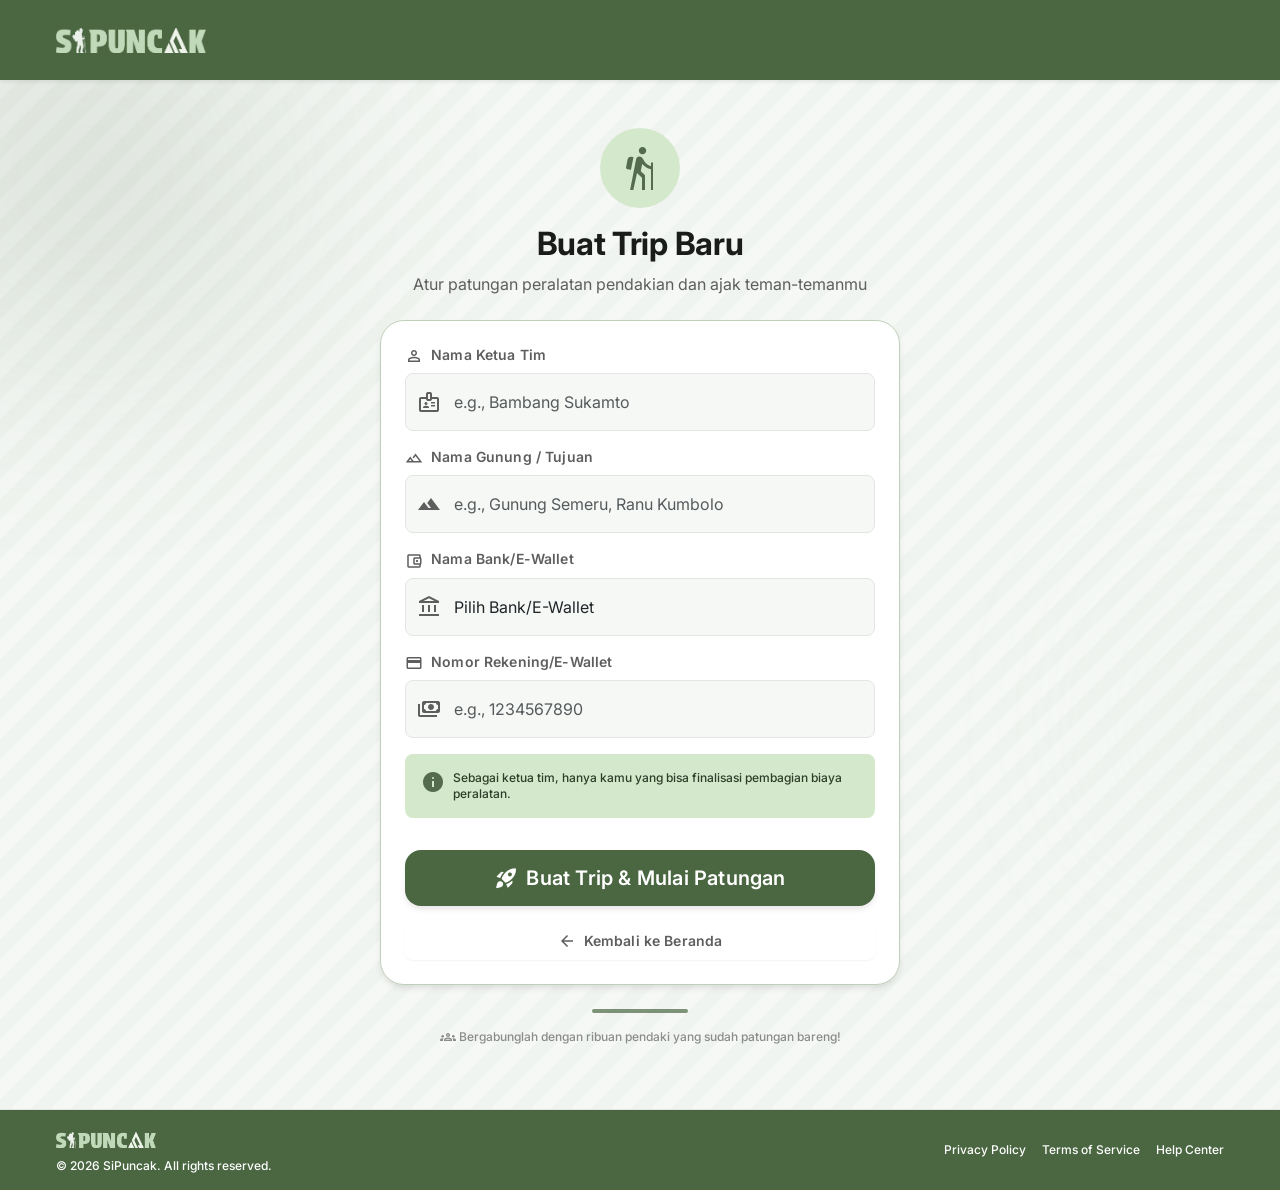
==== createroom.html @ 6773b92d "Final Update" ====
<!DOCTYPE html>
<html lang="en">

<head>
    <meta charset="utf-8">
    <meta content="width=device-width, initial-scale=1.0" name="viewport">
    <title>SiPuncak - Buat Trip</title>
    <link href="https://cdn.jsdelivr.net/npm/bootstrap@5.3.3/dist/css/bootstrap.min.css" rel="stylesheet">
    <link href="https://fonts.googleapis.com/css2?family=Inter:wght@400;500;600;700;800&display=swap" rel="stylesheet">
    <link href="https://fonts.googleapis.com/css2?family=Material+Symbols+Outlined:wght,FILL@100..700,0..1&display=swap" rel="stylesheet">
    <link href="https://unpkg.com/aos@2.3.1/dist/aos.css" rel="stylesheet">
    <link href="style.css" rel="stylesheet">
</head>

<body class="bg-surface text-on-surface d-flex flex-column min-vh-100">

    <header class="sticky-top bg-primary-container p-2 px-3 shadow-sm">
        <div class="container-fluid max-w-container mx-auto py-2 px-3" style="height: 64px;">
            <div class="d-flex justify-content-between align-items-center h-100">
                <div class="mt-2 mb-2">
                    <img src="logosipuncak.png" alt="logo SiPuncak" style="width: 150px;">
                </div>
            </div>
        </div>
    </header>

    <main class="flex-grow-1 d-flex align-items-center justify-content-center px-3 py-5 bg-surface position-relative overflow-hidden mountain-pattern">
        <div class="position-absolute top-0 start-0 w-100 h-100 pe-none" style="opacity: 0.15;">
            <div class="position-absolute bg-primary-container rounded-circle" style="top: -100px; left: -100px; width: 384px; height: 384px; filter: blur(120px);"></div>
            <div class="position-absolute bg-secondary-container rounded-circle" style="top: 50%; right: -100px; width: 256px; height: 256px; filter: blur(100px);"></div>
        </div>

        <div class="w-100 position-relative" style="max-width: 520px; z-index: 10;">
            <div class="text-center mb-4" data-aos="fade-down" data-aos-duration="800">
                <div class="d-inline-flex align-items-center justify-content-center bg-primary-fixed rounded-circle mb-3" style="width: 80px; height: 80px;">
                    <span class="material-symbols-outlined text-primary-custom" style="font-size: 48px; font-variation-settings: 'FILL' 1;">hiking</span>
                </div>
                <h1 class="font-headline-lg text-on-surface mb-2">Buat Trip Baru</h1>
                <p class="font-body-md text-secondary-custom">Atur patungan peralatan pendakian dan ajak teman-temanmu</p>
            </div>

            <div class="bg-white border border-outline-variant shadow-custom-md rounded-custom-lg p-4" data-aos="zoom-in" data-aos-duration="800" data-aos-delay="200">
                <form action="#" class="needs-validation" novalidate>
                    <div class="mb-3">
                        <label class="font-label-md text-secondary-custom d-block mb-2" for="host-name">
                            <span class="material-symbols-outlined align-middle me-1" style="font-size: 18px;">person</span>
                            Nama Ketua Tim
                        </label>
                        <div class="position-relative">
                            <span class="material-symbols-outlined position-absolute text-secondary-custom" style="left: 12px; top: 50%; transform: translateY(-50%);">badge</span>
                            <input class="form-control ps-5 py-3 bg-surface border-surface-variant rounded-3 font-body-md" id="host-name" placeholder="e.g., Bambang Sukamto" required type="text">
                        </div>
                    </div>

                    <div class="mb-3">
                        <label class="font-label-md text-secondary-custom d-block mb-2" for="restaurant">
                            <span class="material-symbols-outlined align-middle me-1" style="font-size: 18px;">landscape</span>
                            Nama Gunung / Tujuan
                        </label>
                        <div class="position-relative">
                            <span class="material-symbols-outlined position-absolute text-secondary-custom" style="left: 12px; top: 50%; transform: translateY(-50%); font-variation-settings: 'FILL' 1;">terrain</span>
                            <input class="form-control ps-5 py-3 bg-surface border-surface-variant rounded-3 font-body-md" id="restaurant" placeholder="e.g., Gunung Semeru, Ranu Kumbolo" required type="text">
                        </div>
                    </div>

                    <div class="mb-3">
                        <label class="font-label-md text-secondary-custom d-block mb-2" for="bankname">
                            <span class="material-symbols-outlined align-middle me-1" style="font-size: 18px;">account_balance_wallet</span>
                            Nama Bank/E-Wallet
                        </label>
                        <div class="position-relative">
                            <span class="material-symbols-outlined position-absolute text-secondary-custom" style="left: 12px; top: 50%; transform: translateY(-50%);">
                                account_balance
                            </span>
                            <select id="bankname" class="form-control ps-5 py-3 bg-surface border-surface-variant rounded-3 font-body-md">
                                <option value="" disabled selected>Pilih Bank/E-Wallet</option>
                                <optgroup label="Bank">
                                    <option value="Bank BCA">Bank BCA</option>
                                    <option value="Bank Mandiri">Bank Mandiri</option>
                                    <option value="Bank BRI">Bank BRI</option>
                                    <option value="Bank BNI">Bank BNI</option>
                                    <option value="Bank CIMB Niaga">Bank CIMB Niaga</option>
                                    <option value="Bank Permata">Bank Permata</option>
                                    <option value="Bank Danamon">Bank Danamon</option>
                                    <option value="Bank BTN">Bank BTN</option>
                                </optgroup>
                                <optgroup label="E-Wallet">
                                    <option value="GoPay">GoPay</option>
                                    <option value="OVO">OVO</option>
                                    <option value="Dana">Dana</option>
                                    <option value="ShopeePay">ShopeePay</option>
                                    <option value="LinkAja">LinkAja</option>
                                </optgroup>
                            </select>
                        </div>
                    </div>

                    <div class="mb-3">
                        <label class="font-label-md text-secondary-custom d-block mb-2" for="rekening">
                            <span class="material-symbols-outlined align-middle me-1" style="font-size: 18px;">credit_card</span>
                            Nomor Rekening/E-Wallet
                        </label>
                        <div class="position-relative">
                            <span class="material-symbols-outlined position-absolute text-secondary-custom" style="left: 12px; top: 50%; transform: translateY(-50%);">
                                payments
                            </span>
                            <input id="rekening" type="text" placeholder="e.g., 1234567890" class="form-control ps-5 py-3 bg-surface border-surface-variant rounded-3 font-body-md">
                        </div>
                    </div>

                    <div class="d-flex align-items-start gap-2 bg-primary-fixed text-on-primary-container p-3 rounded-3 mb-4">
                        <span class="material-symbols-outlined text-primary-custom" style="font-variation-settings: 'FILL' 1; font-size: 24px;">info</span>
                        <span class="font-label-sm">Sebagai ketua tim, hanya kamu yang bisa finalisasi pembagian biaya peralatan.</span>
                    </div>

                    <div class="pt-2">
                        <button onclick="createRoom()" class="btn btn-primary-custom w-100 py-3 rounded-custom font-label-md fs-5 shadow-custom-md d-flex justify-content-center align-items-center gap-2 mb-3" type="button">
                            <span class="material-symbols-outlined" style="font-variation-settings: 'FILL' 1;">rocket_launch</span>
                            <span>Buat Trip & Mulai Patungan</span>
                        </button>

                        <a class="btn w-100 d-flex align-items-center justify-content-center gap-2 py-2 text-secondary-custom font-label-md text-decoration-none shadow-custom rounded-3" href="index.html">
                            <span class="material-symbols-outlined" style="font-size: 18px;">
                                arrow_back
                            </span>
                            <span>Kembali ke Beranda</span>
                        </a>
                    </div>
                </form>
            </div>

            <div class="mt-4 d-flex flex-column align-items-center" style="opacity: 0.7;" data-aos="fade-up" data-aos-duration="800" data-aos-delay="400">
                <div class="bg-primary-container rounded-pill mb-3" style="width: 96px; height: 4px;"></div>
                <p class="font-label-sm text-secondary-custom text-center"><span class="material-symbols-outlined align-middle" style="font-size: 16px;">groups</span> Bergabunglah dengan ribuan pendaki yang sudah patungan bareng!</p>
            </div>
        </div>
    </main>

    <footer class="bg-primary-container border-top border-surface-variant">
        <div class="container-fluid max-w-container mx-auto py-3 px-3">
            <div class="row g-3 align-items-center">
                <div class="col-12 col-md-6 text-center text-md-start">
                    <div class="mb-2">
                        <img src="logosipuncak.png" alt="logo SiPuncak" style="width: 100px;">
                    </div>
                    <p class="font-label-sm text-on-primary mb-0">© 2026 SiPuncak. All rights reserved.</p>
                </div>
                <div class="col-12 col-md-6">
                    <div class="d-flex justify-content-center justify-content-md-end gap-3">
                        <a class="font-label-sm text-on-primary text-decoration-none hover-text" href="#">Privacy Policy</a>
                        <a class="font-label-sm text-on-primary text-decoration-none hover-text" href="#">Terms of Service</a>
                        <a class="font-label-sm text-on-primary text-decoration-none hover-text" href="#">Help Center</a>
                    </div>
                </div>
            </div>
        </div>
    </footer>

    <script src="https://cdn.jsdelivr.net/npm/bootstrap@5.3.3/dist/js/bootstrap.bundle.min.js"></script>
    <script src="https://unpkg.com/aos@2.3.1/dist/aos.js"></script>
    <script>
        AOS.init({
            once: true
        });
    </script>

    <script>
        function createRoom() {
            const host = document.getElementById("host-name").value.trim();
            const restaurant = document.getElementById("restaurant").value.trim();
            const bankname = document.getElementById("bankname").value.trim();
            const rekening = document.getElementById("rekening").value.trim();

            if (host === "" || restaurant === "" || bankname === "" || rekening === "") {
                alert("Semua data wajib diisi");
                return;
            }

            const roomData = {
                roomName: restaurant,
                host: host,
                bankname: bankname,
                rekening: rekening,
                roomCode: "QR" + Math.floor(100000 + Math.random() * 900000),
                users: [host],
                items: [],
                tax: 0,
                discount: 0,
                fee: 0,
                locked: false
            };

            localStorage.setItem("roomData", JSON.stringify(roomData));
            window.location.href = "room.html";
        }
    </script>
</body>

</html>
---- style.css ----
:root {
    --color-tertiary-fixed-dim: #c5c6c8;
    --color-inverse-on-surface: #f0f1f1;
    --color-secondary: #5f5e5e;
    --color-surface-dim: #d8e3d8;
    --color-secondary-fixed: #e8ede8;
    --color-primary-container: #4a6741;
    --color-secondary-fixed-dim: #c8cec8;
    --color-on-surface: #1a1c1a;
    --color-on-primary: #ffffff;
    --color-surface-tint: #556b4e;
    --color-tertiary-fixed: #e1e2e4;
    --color-surface-variant: #e2e5e2;
    --color-primary: #556b4e;
    --color-on-background: #1a1c1a;
    --color-on-tertiary-container: #343739;
    --color-error: #ba1a1a;
    --color-secondary-container: #d8e3d8;
    --color-tertiary: #5c5f60;
    --color-background: #f5f8f5;
    --color-outline: #6b7c63;
    --color-on-primary-fixed-variant: #3d5237;
    --color-on-primary-fixed: #1e2b1a;
    --color-on-secondary-container: #4a5447;
    --color-surface-container: #eef2ee;
    --color-on-secondary-fixed: #1c1f1c;
    --color-tertiary-container: #9ea0a2;
    --color-on-tertiary-fixed: #191c1e;
    --color-on-secondary-fixed-variant: #474946;
    --color-on-primary-container: #2d3e28;
    --color-primary-fixed: #d4e8cc;
    --color-outline-variant: #c0d0b8;
    --color-on-surface-variant: #3d4a37;
    --color-on-error-container: #c0000d;
    --color-surface-bright: #f5f8f5;
    --color-error-container: #ffdad6;
    --color-inverse-surface: #2f312f;
    --color-primary-fixed-dim: #b8ccb1;
    --color-on-tertiary-fixed-variant: #444749;
    --color-surface: #f5f8f5;
    --color-inverse-primary: #b8ccb1;
    --color-army-green: #556b4e;
    --color-army-green-dark: #3d5237;
    --color-army-green-light: #6b8462;
    --color-mountain-accent: #8b9d84;
}

body {
    font-family: 'Inter', sans-serif;
    background-color: var(--color-surface);
    color: var(--color-on-surface);
}

.material-symbols-outlined {
    font-variation-settings: 'FILL' 0, 'wght' 400, 'GRAD' 0, 'opsz' 24;
    vertical-align: middle;
}

.bg-surface {
    background-color: var(--color-surface) !important;
}

.bg-surface-container {
    background-color: var(--color-surface-container) !important;
}

.bg-primary-container {
    background-color: var(--color-primary-container) !important;
}

.bg-primary-fixed {
    background-color: var(--color-primary-fixed) !important;
}

.bg-secondary-container {
    background-color: var(--color-secondary-container) !important;
}

.text-primary-custom {
    color: var(--color-primary) !important;
}

.text-on-primary {
    color: var(--color-on-primary) !important;
}

.text-on-primary-container {
    color: var(--color-on-primary-container) !important;
}

.text-secondary-custom {
    color: var(--color-secondary) !important;
}

.text-on-surface {
    color: var(--color-on-surface) !important;
}

.text-tertiary {
    color: var(--color-tertiary) !important;
}

.border-surface-variant {
    border-color: var(--color-surface-variant) !important;
}

.border-outline-variant {
    border-color: var(--color-outline-variant) !important;
}

.form-control:focus,
.form-select:focus {
    border-color: var(--color-primary);
    box-shadow: 0 0 0 0.2rem rgba(153, 71, 0, 0.25);
}

.btn-primary-custom {
    background-color: var(--color-primary-container);
    color: var(--color-on-primary);
    border: none;
}

.btn-primary-custom:hover {
    background-color: var(--color-inverse-primary);
    opacity: 0.9;
}

.btn-primary-custom:active {
    transform: scale(0.98);
}

.outline-danger {
    border: 1px solid var(--color-on-error-container) !important;
    color: var(--color-error) !important; 
    background-color: var(--color-on-primary) !important; 
}

.outline-danger:hover {
    color: var(--color-on-primary) !important;
    background-color: var(--color-on-error-container) !important;
    border: 1px solid var(--color-on-error-container) !important;
}

.rounded-custom {
    border-radius: 1rem !important;
}

.rounded-custom-lg {
    border-radius: 1.5rem !important;
}

.shadow-custom {
    box-shadow: 0 1px 2px rgba(0, 0, 0, 0.05) !important;
}

.shadow-custom:hover {
    background-color: var(--color-army-green) !important;
    color: white !important; 
}

.shadow-custom-2 {
    transition: 0.2s ease;
}

.shadow-custom-2:hover {
    background-color: var(--color-secondary-container) !important;
    color: var(--color-army-green-dark) !important;
    box-shadow: 0 0 10px var(--color-army-green-dark);
}

.shadow-custom-md {
    box-shadow: 0 4px 6px -1px rgba(0, 0, 0, 0.1) !important;
}

.shadow-custom-lg {
    box-shadow: 0px 4px 32px rgba(0, 0, 0, 0.06) !important;
}

.font-headline-lg {
    font-size: 32px;
    line-height: 40px;
    letter-spacing: -0.01em;
    font-weight: 700;
}

.font-headline-md {
    font-size: 24px;
    line-height: 32px;
    font-weight: 600;
}

.font-body-lg {
    font-size: 18px;
    line-height: 28px;
    font-weight: 400;
}

.font-body-md {
    font-size: 16px;
    line-height: 24px;
    font-weight: 400;
}

.font-label-lg {
    font-size: 20px;
    line-height: 36px;
    letter-spacing: 0.04em;
    font-weight: 900;
}

.font-label-md {
    font-size: 14px;
    line-height: 20px;
    letter-spacing: 0.01em;
    font-weight: 600;
}

.font-label-sm {
    font-size: 12px;
    line-height: 16px;
    font-weight: 500;
}

.font-display-lg {
    font-size: 48px;
    line-height: 56px;
    letter-spacing: -0.02em;
    font-weight: 700;
}

.max-w-container {
    max-width: 1200px;
}

.glass-card {
    background: rgba(255, 255, 255, 0.95);
    backdrop-filter: blur(8px);
}

.hero-gradient {
    background: linear-gradient(135deg, rgba(85, 107, 78, 0.08) 0%, rgba(107, 132, 98, 0.05) 50%, rgba(245, 248, 245, 0) 100%);
}

.mountain-pattern {
    background-image: linear-gradient(135deg, transparent 25%, rgba(85, 107, 78, 0.03) 25%, rgba(85, 107, 78, 0.03) 50%, transparent 50%, transparent 75%, rgba(85, 107, 78, 0.03) 75%);
    background-size: 40px 40px;
}

@keyframes float {
    0%, 100% { transform: translateY(0px); }
    50% { transform: translateY(-20px); }
}

@keyframes slideInRight {
    from {
        opacity: 0;
        transform: translateX(30px);
    }
    to {
        opacity: 1;
        transform: translateX(0);
    }
}

.slide-in-right {
    animation: slideInRight 0.6s ease-out;
}

@keyframes fadeInUp {
    from {
        opacity: 0;
        transform: translateY(20px);
    }
    to {
        opacity: 1;
        transform: translateY(0);
    }
}

.fade-in-up {
    animation: fadeInUp 0.8s ease-out;
}

.hover-text {
    transition: text-shadow 0.2s ease;
}

.hover-text:hover {
    text-shadow: 0 0 8px var(--color-on-primary);
}

.hover-text-2 {
    transition: text-shadow 0.2s ease;
}

.hover-text-2:hover {
    text-shadow: 0 0 2px var(--color-on-primary);
}

.hover-zoom {
    transition: transform 0.3s ease;
}

.hover-zoom:hover {
    transform: scale(1.08);
}

.hover-zoom-2 {
    transition: transform 0.15s ease;
}

.hover-zoom-2:hover {
    transform: scale(1.05);
}

.hover-lift {
    transition: transform 0.3s ease, box-shadow 0.3s ease;
}

.hover-lift:hover {
    transform: translateY(-5px);
    box-shadow: 0 8px 16px rgba(85, 107, 78, 0.15);
}

.cursor-pointer {
    cursor: pointer;
}

.receipt-edge {
    background-image: radial-gradient(circle, transparent, transparent 50%, #ffffff 50%, #ffffff 100%);
    background-size: 20px 20px;
    background-position: bottom left;
    background-repeat: repeat-x;
}

.receipt-dashed-line {
    border-top: 2px dashed #e2e2e2;
}

.active-pill {
    background-color: var(--color-primary-container) !important;
    color: white;
    border: none !important;
}

.no-scrollbar::-webkit-scrollbar {
    display: none;
}

.no-scrollbar {
    -ms-overflow-style: none;
    scrollbar-width: none;
}

.btn-active:active {
    transform: scale(0.95);
    transition: transform 0.15s ease;
}

.card-shadow {
    box-shadow: 0px 1px 2px rgba(0, 0, 0, 0.05);
}

.floating-shadow {
    box-shadow: 0px 4px 6px -1px rgba(0, 0, 0, 0.1);
}

.carousel-control-prev,
.carousel-control-next {
    width: auto;
    opacity: 1;
}

.carousel-control-prev:hover > div,
.carousel-control-next:hover > div {
    background-color: var(--color-primary);
    transform: scale(1.1);
    transition: all 0.3s ease;
}

.carousel-indicators [data-bs-target] {
    width: 12px;
    height: 12px;
    border-radius: 50%;
    background-color: var(--color-primary-container);
    opacity: 0.5;
    border: none;
}

.carousel-indicators .active {
    opacity: 1;
    background-color: var(--color-primary-container);
}

.carousel-item {
    transition: transform 0.6s ease-in-out;
}
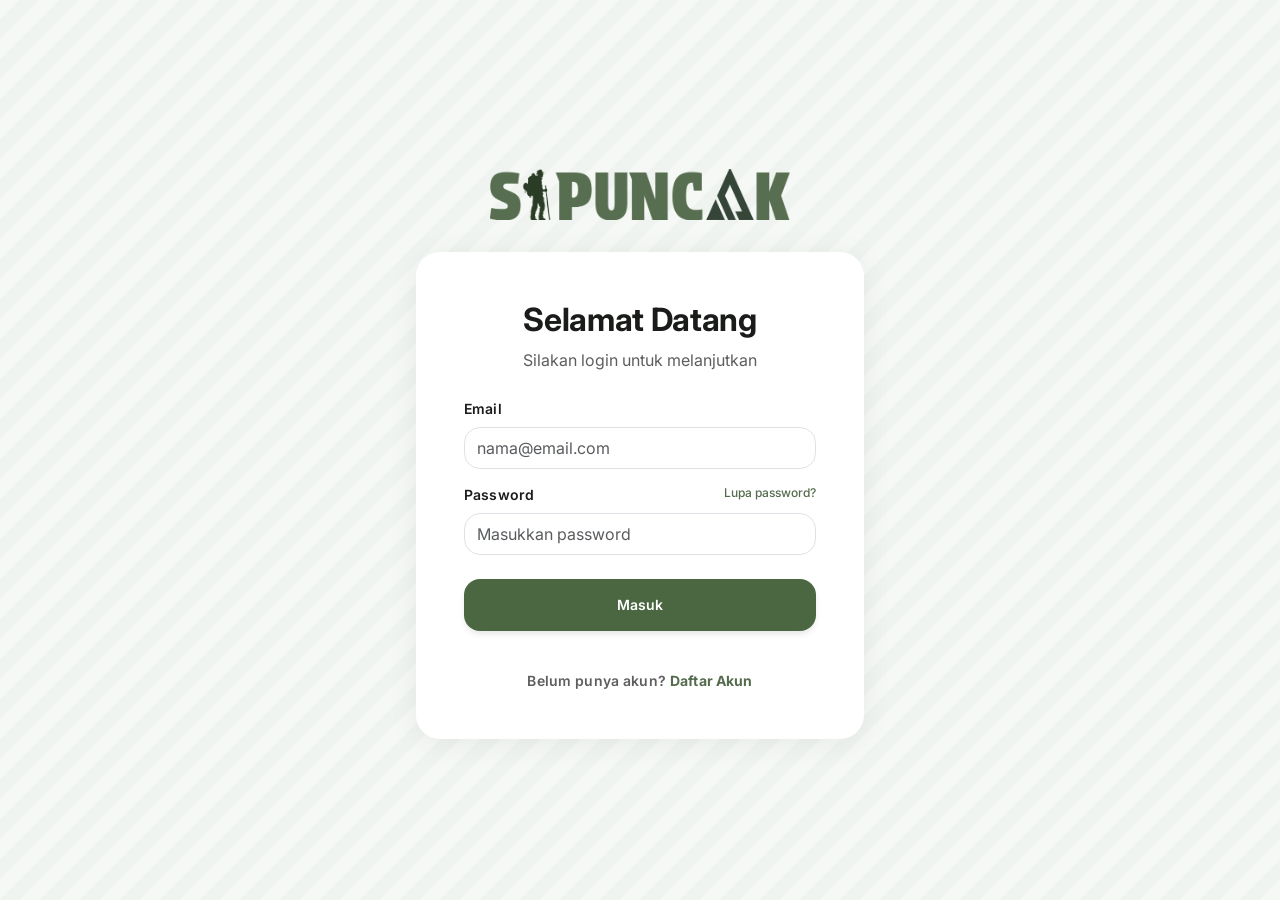
==== commit a1089fbc: "login" ====
--- a/createroom.html
+++ b/createroom.html
@@ -10,6 +10,9 @@
     <link href="https://fonts.googleapis.com/css2?family=Material+Symbols+Outlined:wght,FILL@100..700,0..1&display=swap" rel="stylesheet">
     <link href="https://unpkg.com/aos@2.3.1/dist/aos.css" rel="stylesheet">
     <link href="style.css" rel="stylesheet">
+    <script src="custom-alert.js"></script>
+    <script src="auth.js"></script>
+    <script>requireAuth();</script>
 </head>
 
 <body class="bg-surface text-on-surface d-flex flex-column min-vh-100">
@@ -18,13 +21,13 @@
         <div class="container-fluid max-w-container mx-auto py-2 px-3" style="height: 64px;">
             <div class="d-flex justify-content-between align-items-center h-100">
                 <div class="mt-2 mb-2">
-                    <img src="logosipuncak.png" alt="logo SiPuncak" style="width: 150px;">
+                    <img src="logosipuncak.png" alt="logo SiPuncak" style="width: clamp(110px, 20vw, 150px);">
                 </div>
             </div>
         </div>
     </header>
 
-    <main class="flex-grow-1 d-flex align-items-center justify-content-center px-3 py-5 bg-surface position-relative overflow-hidden mountain-pattern">
+    <main class="flex-grow-1 d-flex align-items-center justify-content-center px-3 py-4 py-md-5 bg-surface position-relative overflow-hidden mountain-pattern">
         <div class="position-absolute top-0 start-0 w-100 h-100 pe-none" style="opacity: 0.15;">
             <div class="position-absolute bg-primary-container rounded-circle" style="top: -100px; left: -100px; width: 384px; height: 384px; filter: blur(120px);"></div>
             <div class="position-absolute bg-secondary-container rounded-circle" style="top: 50%; right: -100px; width: 256px; height: 256px; filter: blur(100px);"></div>
@@ -32,8 +35,8 @@
 
         <div class="w-100 position-relative" style="max-width: 520px; z-index: 10;">
             <div class="text-center mb-4" data-aos="fade-down" data-aos-duration="800">
-                <div class="d-inline-flex align-items-center justify-content-center bg-primary-fixed rounded-circle mb-3" style="width: 80px; height: 80px;">
-                    <span class="material-symbols-outlined text-primary-custom" style="font-size: 48px; font-variation-settings: 'FILL' 1;">hiking</span>
+                <div class="d-inline-flex align-items-center justify-content-center bg-primary-fixed rounded-circle mb-3" style="width: clamp(56px, 12vw, 80px); height: clamp(56px, 12vw, 80px);">
+                    <span class="material-symbols-outlined text-primary-custom" style="font-size: clamp(32px, 8vw, 48px); font-variation-settings: 'FILL' 1;">hiking</span>
                 </div>
                 <h1 class="font-headline-lg text-on-surface mb-2">Buat Trip Baru</h1>
                 <p class="font-body-md text-secondary-custom">Atur patungan peralatan pendakian dan ajak teman-temanmu</p>
@@ -172,7 +175,7 @@
             const rekening = document.getElementById("rekening").value.trim();
 
             if (host === "" || restaurant === "" || bankname === "" || rekening === "") {
-                alert("Semua data wajib diisi");
+                CustomAlert.show({ message: "Semua data wajib diisi", icon: "warning" });
                 return;
             }
 
--- a/style.css
+++ b/style.css
@@ -174,6 +174,11 @@
 
 .shadow-custom-lg {
     box-shadow: 0px 4px 32px rgba(0, 0, 0, 0.06) !important;
+    transition: 0.2s ease;
+}
+
+.shadow-custom-lg:hover {
+    box-shadow: 0px 8px 40px rgba(0, 0, 0, 0.06) !important;
 }
 
 .font-headline-lg {
@@ -205,7 +210,7 @@
     font-size: 20px;
     line-height: 36px;
     letter-spacing: 0.04em;
-    font-weight: 900;
+    font-weight: 600;
 }
 
 .font-label-md {
@@ -395,3 +400,275 @@
 .carousel-item {
     transition: transform 0.6s ease-in-out;
 }
+
+.split-toggle-btn {
+    display: flex;
+    align-items: center;
+    justify-content: center;
+    gap: 2px;
+    background-color: var(--color-surface-container);
+    border: 2px solid var(--color-surface-variant);
+    border-radius: 999px;
+    padding: 4px 6px;
+    cursor: pointer;
+    transition: all 0.25s ease;
+    white-space: nowrap;
+    min-width: 72px;
+    height: 38px;
+    position: relative;
+    overflow: hidden;
+    user-select: none;
+}
+
+.split-toggle-btn .split-icon {
+    display: flex;
+    align-items: center;
+    justify-content: center;
+    border-radius: 999px;
+    padding: 3px;
+    transition: all 0.25s ease;
+}
+
+.split-toggle-btn .split-icon-group {
+    background-color: var(--color-primary-container);
+    color: white;
+}
+
+.split-toggle-btn .split-icon-solo {
+    background-color: transparent;
+    color: var(--color-secondary);
+}
+
+.split-toggle-btn.solo-mode .split-icon-group {
+    background-color: transparent;
+    color: var(--color-secondary);
+}
+
+.split-toggle-btn.solo-mode .split-icon-solo {
+    background-color: var(--color-secondary-container);
+    color: var(--color-army-green-dark);
+}
+
+.split-toggle-btn:hover {
+    border-color: var(--color-primary);
+    box-shadow: 0 0 0 3px rgba(85, 107, 78, 0.12);
+}
+
+.split-toggle-btn:active {
+    transform: scale(0.96);
+}
+
+.badge-rame {
+    background-color: var(--color-primary-fixed);
+    color: var(--color-army-green-dark);
+    border: 1px solid var(--color-outline-variant);
+    font-size: 11px;
+    padding: 2px 8px;
+    border-radius: 999px;
+    font-weight: 600;
+    letter-spacing: 0.02em;
+    display: inline-flex;
+    align-items: center;
+    gap: 3px;
+}
+
+.badge-sendiri {
+    background-color: var(--color-secondary-fixed);
+    color: var(--color-army-green-dark);
+    border: 1px solid var(--color-outline-variant);
+    font-size: 11px;
+    padding: 2px 8px;
+    border-radius: 999px;
+    font-weight: 600;
+    letter-spacing: 0.02em;
+    display: inline-flex;
+    align-items: center;
+    gap: 3px;
+}
+
+.room-input-card {
+    display: none;
+    flex-direction: column;
+    gap: 10px;
+    background: white;
+    border-radius: 1rem;
+    padding: 16px;
+}
+
+.room-input-card .input-row {
+    display: flex;
+    gap: 8px;
+    align-items: center;
+}
+
+@media (max-width: 575.98px) {
+    .font-display-lg {
+        font-size: clamp(28px, 8vw, 48px);
+        line-height: 1.2;
+    }
+
+    .font-headline-lg {
+        font-size: clamp(20px, 6vw, 32px);
+        line-height: 1.25;
+    }
+
+    .font-headline-md {
+        font-size: clamp(16px, 5vw, 24px);
+        line-height: 1.3;
+    }
+
+    .font-body-lg {
+        font-size: clamp(14px, 4vw, 18px);
+        line-height: 1.6;
+    }
+
+    .font-body-md {
+        font-size: clamp(13px, 3.5vw, 16px);
+        line-height: 1.5;
+    }
+
+    .font-label-md {
+        font-size: clamp(12px, 3vw, 14px);
+    }
+
+    .font-label-sm {
+        font-size: clamp(10px, 2.5vw, 12px);
+    }
+
+    .room-table-wrapper {
+        display: none !important;
+    }
+
+    .room-input-card {
+        display: flex;
+    }
+
+    .item-card-mobile {
+        flex-direction: column !important;
+        align-items: flex-start !important;
+    }
+
+    .item-card-mobile .item-delete-btn {
+        align-self: flex-end;
+        margin-top: -30px;
+    }
+
+    .nota-main {
+        padding-left: 12px !important;
+        padding-right: 12px !important;
+    }
+
+    .room-header-title {
+        font-size: clamp(18px, 5vw, 32px) !important;
+    }
+
+    .add-member-label {
+        display: none;
+    }
+
+
+    .room-aside {
+        border-top: 1px solid var(--color-surface-variant);
+        border-left: none !important;
+    }
+}
+
+@media (min-width: 576px) and (max-width: 991.98px) {
+    .font-display-lg {
+        font-size: clamp(34px, 6vw, 48px);
+    }
+
+    .font-headline-lg {
+        font-size: clamp(24px, 5vw, 32px);
+    }
+
+    .font-headline-md {
+        font-size: clamp(18px, 4vw, 24px);
+    }
+
+    .room-table-wrapper {
+        display: none !important;
+    }
+
+    .room-input-card {
+        display: flex;
+    }
+
+    .room-aside {
+        border-top: 1px solid var(--color-surface-variant);
+        border-left: none !important;
+    }
+}
+
+.room-main-layout {
+    flex-direction: column !important;
+}
+
+@media (min-width: 992px) {
+    .room-main-layout {
+        flex-direction: row !important;
+    }
+
+    .room-table-wrapper {
+        display: block !important;
+    }
+
+    .room-input-card {
+        display: none !important;
+    }
+}
+
+@media (max-width: 575.98px) {
+    .nota-receipt-card {
+        margin-left: 0 !important;
+        margin-right: 0 !important;
+    }
+}
+
+@media (max-width: 575.98px) {
+    .history-card-row {
+        flex-direction: column !important;
+        gap: 12px !important;
+    }
+
+    .history-card-actions {
+        display: flex;
+        justify-content: flex-end;
+    }
+}
+
+@media (max-width: 575.98px) {
+    .hero-cta-box {
+        padding: 16px !important;
+    }
+
+    .feature-grid .col-12 {
+        margin-bottom: 0;
+    }
+}
+
+.min-w-0 {
+    min-width: 0;
+}
+
+.text-truncate-2 {
+    display: -webkit-box;
+    -webkit-line-clamp: 2;
+    -webkit-box-orient: vertical;
+    overflow: hidden;
+}
+
+@keyframes itemSlideIn {
+    from {
+        opacity: 0;
+        transform: translateY(-8px);
+    }
+    to {
+        opacity: 1;
+        transform: translateY(0);
+    }
+}
+
+.item-slide-in {
+    animation: itemSlideIn 0.3s ease-out;
+}
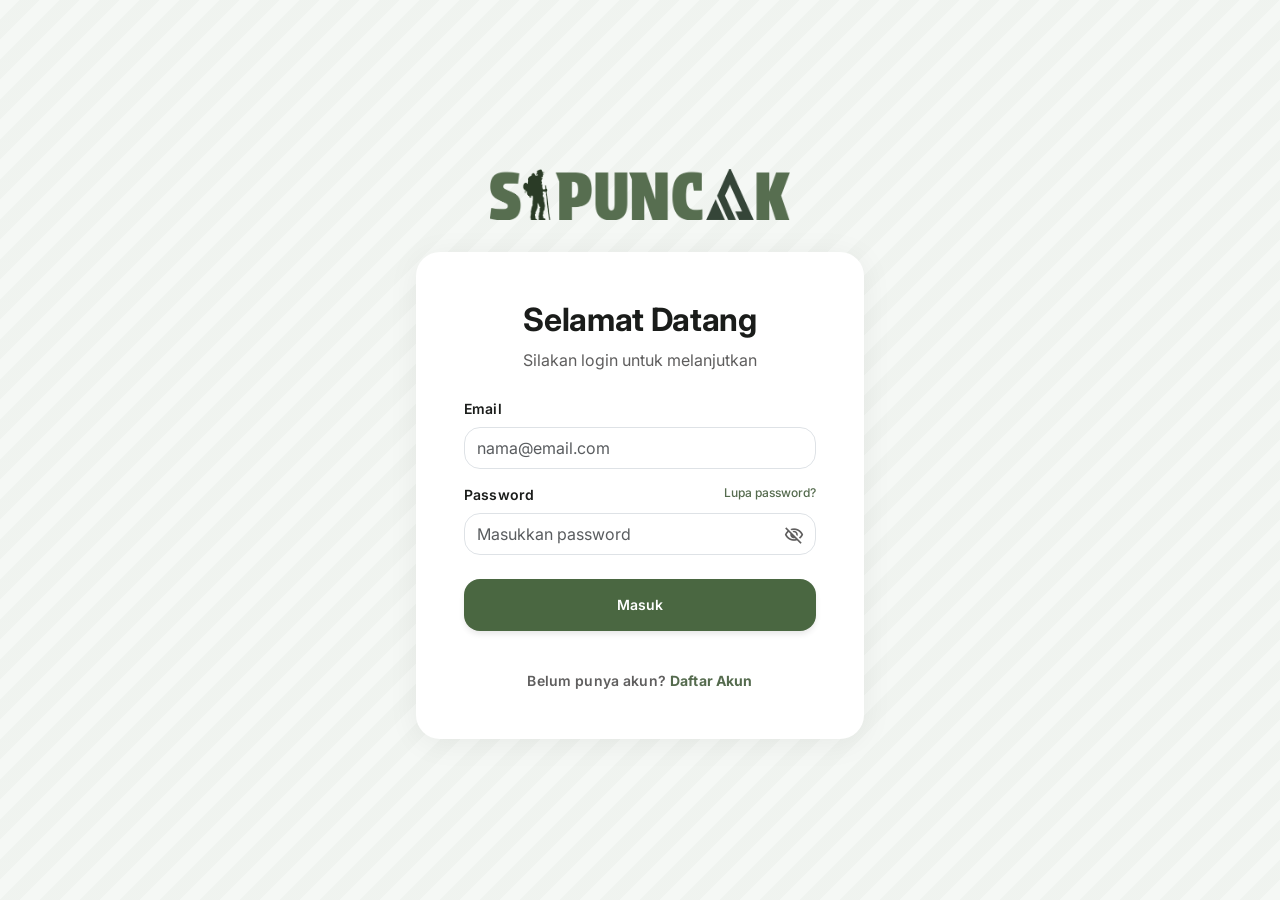
==== commit 6e29a5f8: "revisi 5" ====
--- a/createroom.html
+++ b/createroom.html
@@ -10,6 +10,7 @@
     <link href="https://fonts.googleapis.com/css2?family=Material+Symbols+Outlined:wght,FILL@100..700,0..1&display=swap" rel="stylesheet">
     <link href="https://unpkg.com/aos@2.3.1/dist/aos.css" rel="stylesheet">
     <link href="style.css" rel="stylesheet">
+    <link rel="icon" type="image/png" href="sipuncak2_icon.png">
     <script src="custom-alert.js"></script>
     <script src="auth.js"></script>
     <script>requireAuth();</script>
@@ -18,10 +19,10 @@
 <body class="bg-surface text-on-surface d-flex flex-column min-vh-100">
 
     <header class="sticky-top bg-primary-container p-2 px-3 shadow-sm">
-        <div class="container-fluid max-w-container mx-auto py-2 px-3" style="height: 64px;">
+        <div class="container-fluid max-w-container mx-auto py-2 px-3" style="height: 40px;">
             <div class="d-flex justify-content-between align-items-center h-100">
-                <div class="mt-2 mb-2">
-                    <img src="logosipuncak.png" alt="logo SiPuncak" style="width: clamp(110px, 20vw, 150px);">
+                <div class="mt-1 mb-1">
+                    <img src="logosipuncak.png" alt="logo SiPuncak" style="width: 150px;">
                 </div>
             </div>
         </div>
@@ -56,13 +57,13 @@
                     </div>
 
                     <div class="mb-3">
-                        <label class="font-label-md text-secondary-custom d-block mb-2" for="restaurant">
-                            <span class="material-symbols-outlined align-middle me-1" style="font-size: 18px;">landscape</span>
-                            Nama Gunung / Tujuan
-                        </label>
-                        <div class="position-relative">
-                            <span class="material-symbols-outlined position-absolute text-secondary-custom" style="left: 12px; top: 50%; transform: translateY(-50%); font-variation-settings: 'FILL' 1;">terrain</span>
-                            <input class="form-control ps-5 py-3 bg-surface border-surface-variant rounded-3 font-body-md" id="restaurant" placeholder="e.g., Gunung Semeru, Ranu Kumbolo" required type="text">
+                        <label class="font-label-md text-secondary-custom d-block mb-2" for="trip">
+                            <span class="material-symbols-outlined align-middle me-1" style="font-size: 18px;">pin_drop</span>
+                            Nama Trip / Destinasi
+                        </label>
+                        <div class="position-relative">
+                            <span class="material-symbols-outlined position-absolute text-secondary-custom" style="left: 12px; top: 50%; transform: translateY(-50%); font-variation-settings: 'FILL' 1;">globe_location_pin</span>
+                            <input class="form-control ps-5 py-3 bg-surface border-surface-variant rounded-3 font-body-md" id="trip" placeholder="e.g., Gunung Semeru, Ranu Kumbolo" required type="text">
                         </div>
                     </div>
 
@@ -100,12 +101,12 @@
 
                     <div class="mb-3">
                         <label class="font-label-md text-secondary-custom d-block mb-2" for="rekening">
-                            <span class="material-symbols-outlined align-middle me-1" style="font-size: 18px;">credit_card</span>
+                            <span class="material-symbols-outlined align-middle me-1" style="font-size: 18px;">payment</span>
                             Nomor Rekening/E-Wallet
                         </label>
                         <div class="position-relative">
                             <span class="material-symbols-outlined position-absolute text-secondary-custom" style="left: 12px; top: 50%; transform: translateY(-50%);">
-                                payments
+                                pin
                             </span>
                             <input id="rekening" type="text" placeholder="e.g., 1234567890" class="form-control ps-5 py-3 bg-surface border-surface-variant rounded-3 font-body-md">
                         </div>
@@ -140,8 +141,8 @@
     </main>
 
     <footer class="bg-primary-container border-top border-surface-variant">
-        <div class="container-fluid max-w-container mx-auto py-3 px-3">
-            <div class="row g-3 align-items-center">
+        <div class="container-fluid max-w-container mx-auto py-2 px-3">
+            <div class="row g-2 align-items-center">
                 <div class="col-12 col-md-6 text-center text-md-start">
                     <div class="mb-2">
                         <img src="logosipuncak.png" alt="logo SiPuncak" style="width: 100px;">
@@ -170,17 +171,17 @@
     <script>
         function createRoom() {
             const host = document.getElementById("host-name").value.trim();
-            const restaurant = document.getElementById("restaurant").value.trim();
+            const trip = document.getElementById("trip").value.trim();
             const bankname = document.getElementById("bankname").value.trim();
             const rekening = document.getElementById("rekening").value.trim();
 
-            if (host === "" || restaurant === "" || bankname === "" || rekening === "") {
+            if (host === "" || trip === "" || bankname === "" || rekening === "") {
                 CustomAlert.show({ message: "Semua data wajib diisi", icon: "warning" });
                 return;
             }
 
             const roomData = {
-                roomName: restaurant,
+                roomName: trip,
                 host: host,
                 bankname: bankname,
                 rekening: rekening,
--- a/style.css
+++ b/style.css
@@ -49,6 +49,17 @@
     font-family: 'Inter', sans-serif;
     background-color: var(--color-surface);
     color: var(--color-on-surface);
+    overflow-x: hidden;
+    max-width: 100vw;
+}
+
+html {
+    overflow-x: hidden;
+    max-width: 100vw;
+}
+
+* {
+    box-sizing: border-box;
 }
 
 .material-symbols-outlined {
@@ -207,10 +218,10 @@
 }
 
 .font-label-lg {
-    font-size: 20px;
+    font-size: 16px;
     line-height: 36px;
     letter-spacing: 0.04em;
-    font-weight: 600;
+    font-weight: 500;
 }
 
 .font-label-md {
@@ -242,6 +253,17 @@
     backdrop-filter: blur(8px);
 }
 
+/* Prevent horizontal overflow */
+.row {
+    --bs-gutter-x: 1.5rem;
+}
+
+@media (max-width: 575.98px) {
+    .row {
+        --bs-gutter-x: 1rem;
+    }
+}
+
 .hero-gradient {
     background: linear-gradient(135deg, rgba(85, 107, 78, 0.08) 0%, rgba(107, 132, 98, 0.05) 50%, rgba(245, 248, 245, 0) 100%);
 }
@@ -364,6 +386,80 @@
 
 .card-shadow {
     box-shadow: 0px 1px 2px rgba(0, 0, 0, 0.05);
+}
+
+nav a {
+    position: relative;
+    transition: color 0.3s ease;
+}
+
+nav a::after {
+    content: '';
+    position: absolute;
+    border-radius: 100px;
+    bottom: 0;
+    left: 0;
+    width: 0;
+    height: 2px;
+    background-color: var(--color-on-primary);
+    transition: width 0.3s ease;
+}
+
+nav a:hover::after {
+    width: 100%;
+}
+
+nav a.active::after {
+    width: 100%;
+}
+
+.navbar-toggler {
+    border: none;
+    padding: 0;
+    width: 40px;
+    height: 40px;
+    display: flex;
+    align-items: center;
+    justify-content: center;
+    background-color: transparent;
+}
+
+.navbar-toggler:focus {
+    box-shadow: none;
+}
+
+.navbar-toggler .material-symbols-outlined {
+    color: var(--color-on-primary);
+    font-size: 32px;
+}
+
+.dropdown-menu .dropdown-item {
+    transition: all 0.2s ease;
+    border-radius: 8px;
+    margin: 2px 8px;
+}
+
+.dropdown-menu .dropdown-item:hover {
+    background-color: rgba(255, 255, 255, 0.15);
+    padding-left: 20px;
+}
+
+.dropdown-menu .dropdown-item.active {
+    background-color: rgba(255, 255, 255, 0.2);
+    font-weight: 600;
+    position: relative;
+}
+
+.dropdown-menu .dropdown-item.active::before {
+    content: '';
+    position: absolute;
+    left: 8px;
+    top: 50%;
+    transform: translateY(-50%);
+    width: 3px;
+    height: 60%;
+    background-color: var(--color-on-primary);
+    border-radius: 2px;
 }
 
 .floating-shadow {
@@ -566,11 +662,60 @@
         display: none;
     }
 
-
     .room-aside {
         border-top: 1px solid var(--color-surface-variant);
         border-left: none !important;
     }
+
+    .desktop-nav {
+        display: none !important;
+    }
+
+    .mobile-nav {
+        display: block !important;
+    }
+
+    header .container-fluid {
+        height: 40px !important;
+    }
+
+    body, html {
+        overflow-x: hidden !important;
+        max-width: 100vw !important;
+        width: 100vw !important;
+    }
+
+    .container-fluid, .row {
+        max-width: 100vw !important;
+        overflow-x: hidden !important;
+    }
+
+    main {
+        max-width: 100vw !important;
+        width: 100vw !important;
+        overflow-x: hidden !important;
+    }
+
+    .row {
+        margin-left: 0 !important;
+        margin-right: 0 !important;
+        --bs-gutter-x: 0.75rem !important;
+    }
+
+    .col-12, .col-md-4, .col-md-5, .col-md-6, .col-md-7 {
+        padding-left: 0.5rem !important;
+        padding-right: 0.5rem !important;
+    }
+
+    header {
+        width: 100vw !important;
+        max-width: 100vw !important;
+    }
+
+    img, iframe {
+        max-width: 100% !important;
+        height: 100% !important;
+    }
 }
 
 @media (min-width: 576px) and (max-width: 991.98px) {
@@ -597,6 +742,28 @@
     .room-aside {
         border-top: 1px solid var(--color-surface-variant);
         border-left: none !important;
+    }
+
+    .desktop-nav {
+        display: none !important;
+    }
+
+    .mobile-nav {
+        display: block !important;
+    }
+
+    header .container-fluid {
+        height: 40px !important;
+    }
+}
+
+@media (min-width: 992px) {
+    .desktop-nav {
+        display: flex !important;
+    }
+
+    .mobile-nav {
+        display: none !important;
     }
 }
 
